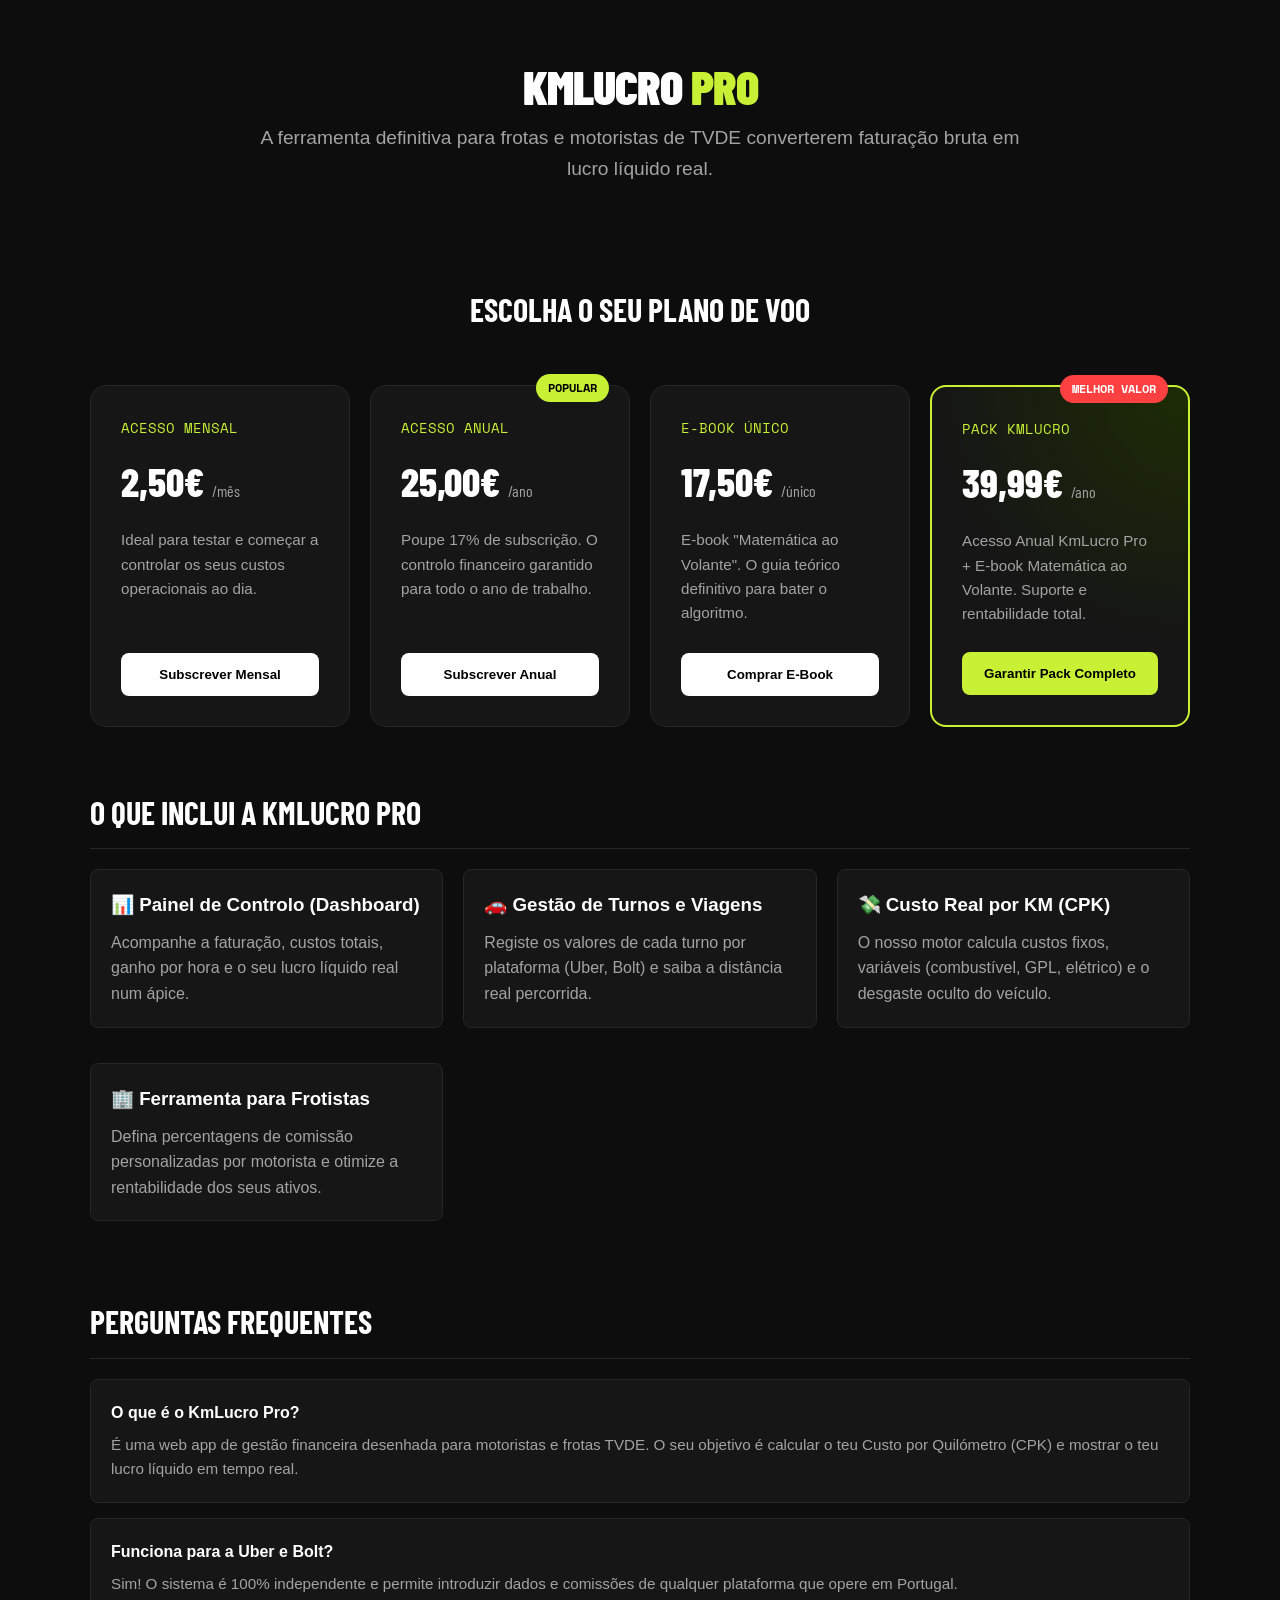
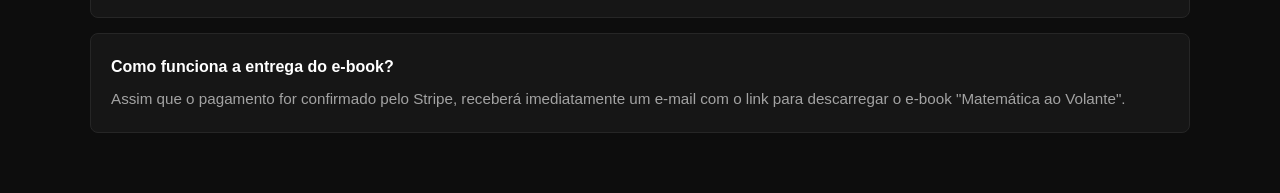
==== index.html @ 83f73fe1 "Add initial index.html for KmLucro Pro web app Initial HTML structure for KmLucro Pro web app includ" ====
<!DOCTYPE html>
<html lang="pt-PT">
<head>
    <meta charset="UTF-8">
    <meta name="viewport" content="width=device-width, initial-scale=1.0">
    <title>KmLucro Pro — O Comando Financeiro do Motorista TVDE</title>
    <link rel="stylesheet" href="https://fonts.googleapis.com/css2?family=Space+Mono:wght@400;700&family=Barlow+Condensed:wght@600;800;900&display=swap">
    <style>
        /* CSS RÁPIDO E ULTRA-MODERNO (Tema Escuro e Lime-Green da App) */
        :root {
            --bg: #0d0d0d;
            --bg-card: #161616;
            --border: #262626;
            --text: #ffffff;
            --muted: #a3a3a3;
            --lime: #c8f135;
            --lime-dim: #1e2b08;
        }
        * { box-sizing: border-box; margin: 0; padding: 0; }
        body {
            background-color: var(--bg);
            color: var(--text);
            font-family: -apple-system, BlinkMacSystemFont, "Segoe UI", Roboto, sans-serif;
            line-height: 1.6;
            padding: 20px;
        }
        header {
            text-align: center;
            padding: 40px 0;
            max-width: 800px;
            margin: 0 auto;
        }
        h1 {
            font-family: 'Barlow Condensed', sans-serif;
            font-size: 3rem;
            font-weight: 900;
            text-transform: uppercase;
            letter-spacing: -1px;
            line-height: 1.1;
        }
        h1 span { color: var(--lime); }
        .subtitle {
            color: var(--muted);
            font-size: 1.2rem;
            margin-top: 10px;
        }
        .container {
            max-width: 1100px;
            margin: 0 auto;
        }
        /* GRID DE PREÇOS / PLANOS */
        .pricing-grid {
            display: grid;
            grid-template-columns: repeat(auto-fit, minmax(250px, 1fr));
            gap: 20px;
            margin: 40px 0;
        }
        .price-card {
            background: var(--bg-card);
            border: 1px solid var(--border);
            border-radius: 16px;
            padding: 30px;
            display: flex;
            flex-direction: column;
            justify-content: space-between;
            position: relative;
            transition: transform 0.2s, border-color 0.2s;
        }
        .price-card:hover {
            border-color: var(--lime);
            transform: translateY(-4px);
        }
        .price-card.featured {
            border: 2px solid var(--lime);
            background: radial-gradient(circle at top right, #1d2c04, var(--bg-card) 60%);
        }
        .badge-pop {
            position: absolute;
            top: -12px;
            right: 20px;
            background: var(--lime);
            color: #000;
            font-family: 'Space Mono', monospace;
            font-size: 0.75rem;
            font-weight: bold;
            padding: 4px 12px;
            border-radius: 20px;
            text-transform: uppercase;
        }
        .plan-name {
            font-family: 'Space Mono', monospace;
            font-size: 0.9rem;
            text-transform: uppercase;
            color: var(--lime);
            margin-bottom: 10px;
        }
        .plan-price {
            font-family: 'Barlow Condensed', sans-serif;
            font-size: 2.5rem;
            font-weight: 800;
            margin-bottom: 15px;
        }
        .plan-price span {
            font-size: 1rem;
            color: var(--muted);
            font-weight: normal;
        }
        .plan-desc {
            color: var(--muted);
            font-size: 0.95rem;
            margin-bottom: 25px;
            min-height: 50px;
        }
        .btn-buy {
            display: block;
            width: 100%;
            padding: 14px;
            background: var(--text);
            color: #000;
            text-align: center;
            text-decoration: none;
            font-weight: bold;
            border-radius: 8px;
            transition: background 0.2s;
            cursor: pointer;
            border: none;
        }
        .btn-buy:hover {
            background: var(--lime);
        }
        .featured .btn-buy {
            background: var(--lime);
        }
        .featured .btn-buy:hover {
            background: #b5db2e;
        }
        /* SECÇÃO DE RECURSOS E FAQS */
        .section-title {
            font-family: 'Barlow Condensed', sans-serif;
            font-size: 2rem;
            text-transform: uppercase;
            margin: 60px 0 20px;
            border-bottom: 1px solid var(--border);
            padding-bottom: 10px;
        }
        .features-list, .faq-list {
            margin-bottom: 40px;
        }
        .faq-item {
            background: var(--bg-card);
            border: 1px solid var(--border);
            border-radius: 8px;
            padding: 20px;
            margin-bottom: 15px;
        }
        .faq-question {
            font-weight: bold;
            color: var(--text);
            margin-bottom: 8px;
            cursor: pointer;
            display: flex;
            justify-content: space-between;
        }
        .faq-answer {
            color: var(--muted);
            font-size: 0.95rem;
        }
    </style>
</head>
<body>

    <header>
        <h1>KmLucro <span>Pro</span></h1>
        <p class="subtitle">A ferramenta definitiva para frotas e motoristas de TVDE converterem faturação bruta em lucro líquido real.</p>
    </header>

    <div class="container">
        
        <section class="pricing-section">
            <h2 class="section-title" style="text-align: center; border: none;">Escolha o seu plano de voo</h2>
            <div class="pricing-grid">
                
                <div class="price-card">
                    <div>
                        <div class="plan-name">Acesso Mensal</div>
                        <div class="plan-price">2,50€ <span>/mês</span></div>
                        <p class="plan-desc">Ideal para testar e começar a controlar os seus custos operacionais ao dia.</p>
                    </div>
                    <button class="btn-buy" onclick="checkout('monthly')">Subscrever Mensal</button>
                </div>

                <div class="price-card">
                    <div class="badge-pop">Popular</div>
                    <div>
                        <div class="plan-name">Acesso Anual</div>
                        <div class="plan-price">25,00€ <span>/ano</span></div>
                        <p class="plan-desc">Poupe 17% de subscrição. O controlo financeiro garantido para todo o ano de trabalho.</p>
                    </div>
                    <button class="btn-buy" onclick="checkout('annual')">Subscrever Anual</button>
                </div>

                <div class="price-card">
                    <div>
                        <div class="plan-name">E-Book Único</div>
                        <div class="plan-price">17,50€ <span>/único</span></div>
                        <p class="plan-desc">E-book "Matemática ao Volante". O guia teórico definitivo para bater o algoritmo.</p>
                    </div>
                    <button class="btn-buy" onclick="checkout('ebook')">Comprar E-Book</button>
                </div>

                <div class="price-card featured">
                    <div class="badge-pop" style="background:#ff4040; color:#fff;">Melhor Valor</div>
                    <div>
                        <div class="plan-name">Pack KmLucro</div>
                        <div class="plan-price">39,99€ <span>/ano</span></div>
                        <p class="plan-desc">Acesso Anual KmLucro Pro + E-book Matemática ao Volante. Suporte e rentabilidade total.</p>
                    </div>
                    <button class="btn-buy" onclick="checkout('pack')">Garantir Pack Completo</button>
                </div>

            </div>
        </section>

        <section>
            <h2 class="section-title">O que inclui a KmLucro Pro</h2>
            <div style="display: grid; grid-template-columns: repeat(auto-fit, minmax(300px, 1fr)); gap: 20px;">
                <div class="faq-item">
                    <h3>📊 Painel de Controlo (Dashboard)</h3>
                    <p style="color: var(--muted); margin-top: 10px;">Acompanhe a faturação, custos totais, ganho por hora e o seu lucro líquido real num ápice.</p>
                </div>
                <div class="faq-item">
                    <h3>🚗 Gestão de Turnos e Viagens</h3>
                    <p style="color: var(--muted); margin-top: 10px;">Registe os valores de cada turno por plataforma (Uber, Bolt) e saiba a distância real percorrida.</p>
                </div>
                <div class="faq-item">
                    <h3>💸 Custo Real por KM (CPK)</h3>
                    <p style="color: var(--muted); margin-top: 10px;">O nosso motor calcula custos fixos, variáveis (combustível, GPL, elétrico) e o desgaste oculto do veículo.</p>
                </div>
                <div class="faq-item">
                    <h3>🏢 Ferramenta para Frotistas</h3>
                    <p style="color: var(--muted); margin-top: 10px;">Defina percentagens de comissão personalizadas por motorista e otimize a rentabilidade dos seus ativos.</p>
                </div>
            </div>
        </section>

        <section>
            <h2 class="section-title">Perguntas Frequentes</h2>
            <div class="faq-list">
                <div class="faq-item">
                    <div class="faq-question">O que é o KmLucro Pro?</div>
                    <div class="faq-answer">É uma web app de gestão financeira desenhada para motoristas e frotas TVDE. O seu objetivo é calcular o teu Custo por Quilómetro (CPK) e mostrar o teu lucro líquido em tempo real.</div>
                </div>
                <div class="faq-item">
                    <div class="faq-question">Funciona para a Uber e Bolt?</div>
                    <div class="faq-answer">Sim! O sistema é 100% independente e permite introduzir dados e comissões de qualquer plataforma que opere em Portugal.</div>
                </div>
                <div class="faq-item">
                    <div class="faq-question">Como funciona a entrega do e-book?</div>
                    <div class="faq-answer">Assim que o pagamento for confirmado pelo Stripe, receberá imediatamente um e-mail com o link para descarregar o e-book "Matemática ao Volante".</div>
                </div>
            </div>
        </section>

    </div>

    <script>
        // Links de Pagamento Diretos do Stripe (Stripe Payment Links)
        // Substitui estes links de teste pelos teus links reais gerados no Stripe Dashboard
        const STRIPE_LINKS = {
            monthly: 'https://buy.stripe.com/test_fZu5kFgpl75b2Rgc3Wfw400', 
            annual:  'https://buy.stripe.com/test_00w9AV1ur3SZ3Vk8RKfw401',
            ebook:   'https://buy.stripe.com/teu_link_stripe_ebook_aqui', 
            pack:    'https://buy.stripe.com/teu_link_stripe_pack_completo_aqui'
        };

        function checkout(planKey) {
            const url = STRIPE_LINKS[planKey];
            if (url && url.startsWith('http')) {
                // Redireciona o utilizador diretamente para a página de checkout seguro do Stripe
                window.location.href = url;
            } else {
                alert('Erro: Link de pagamento não configurado para ' + planKey);
            }
        }
    </script>
</body>
</html>
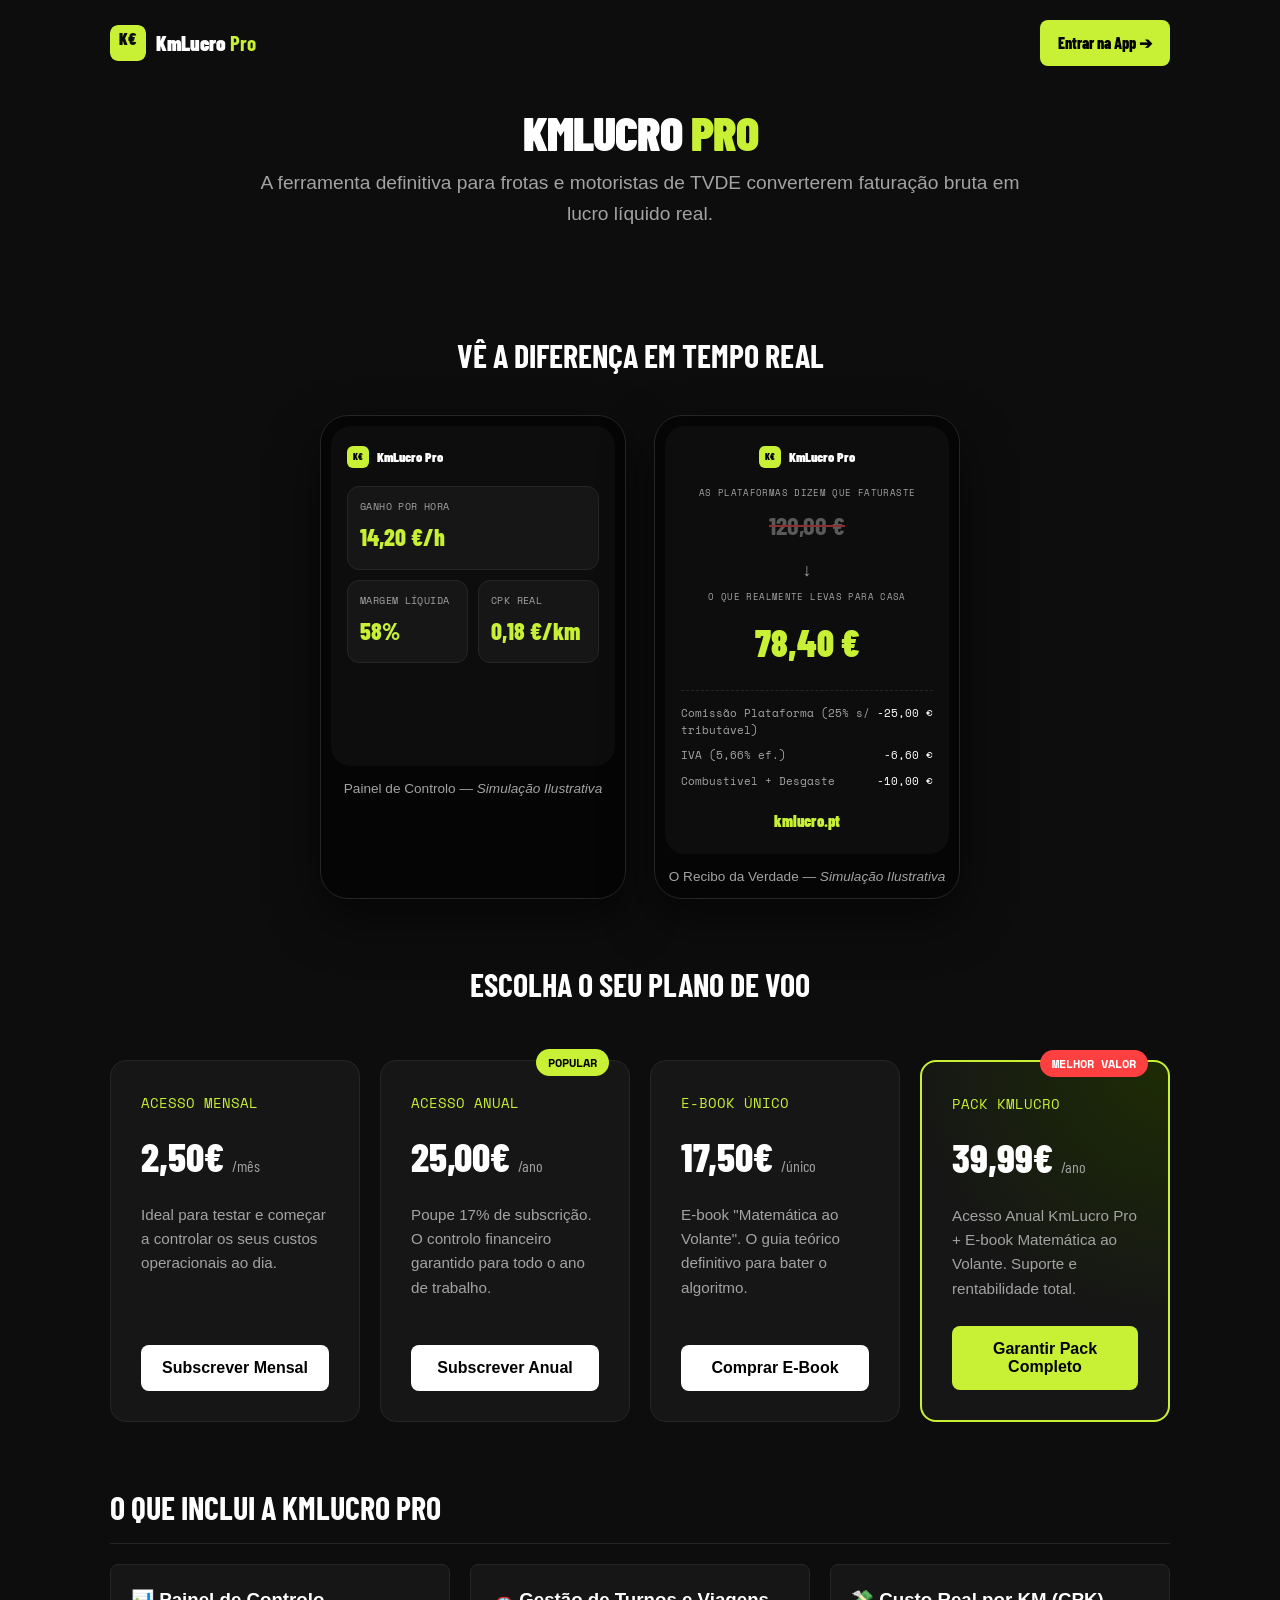
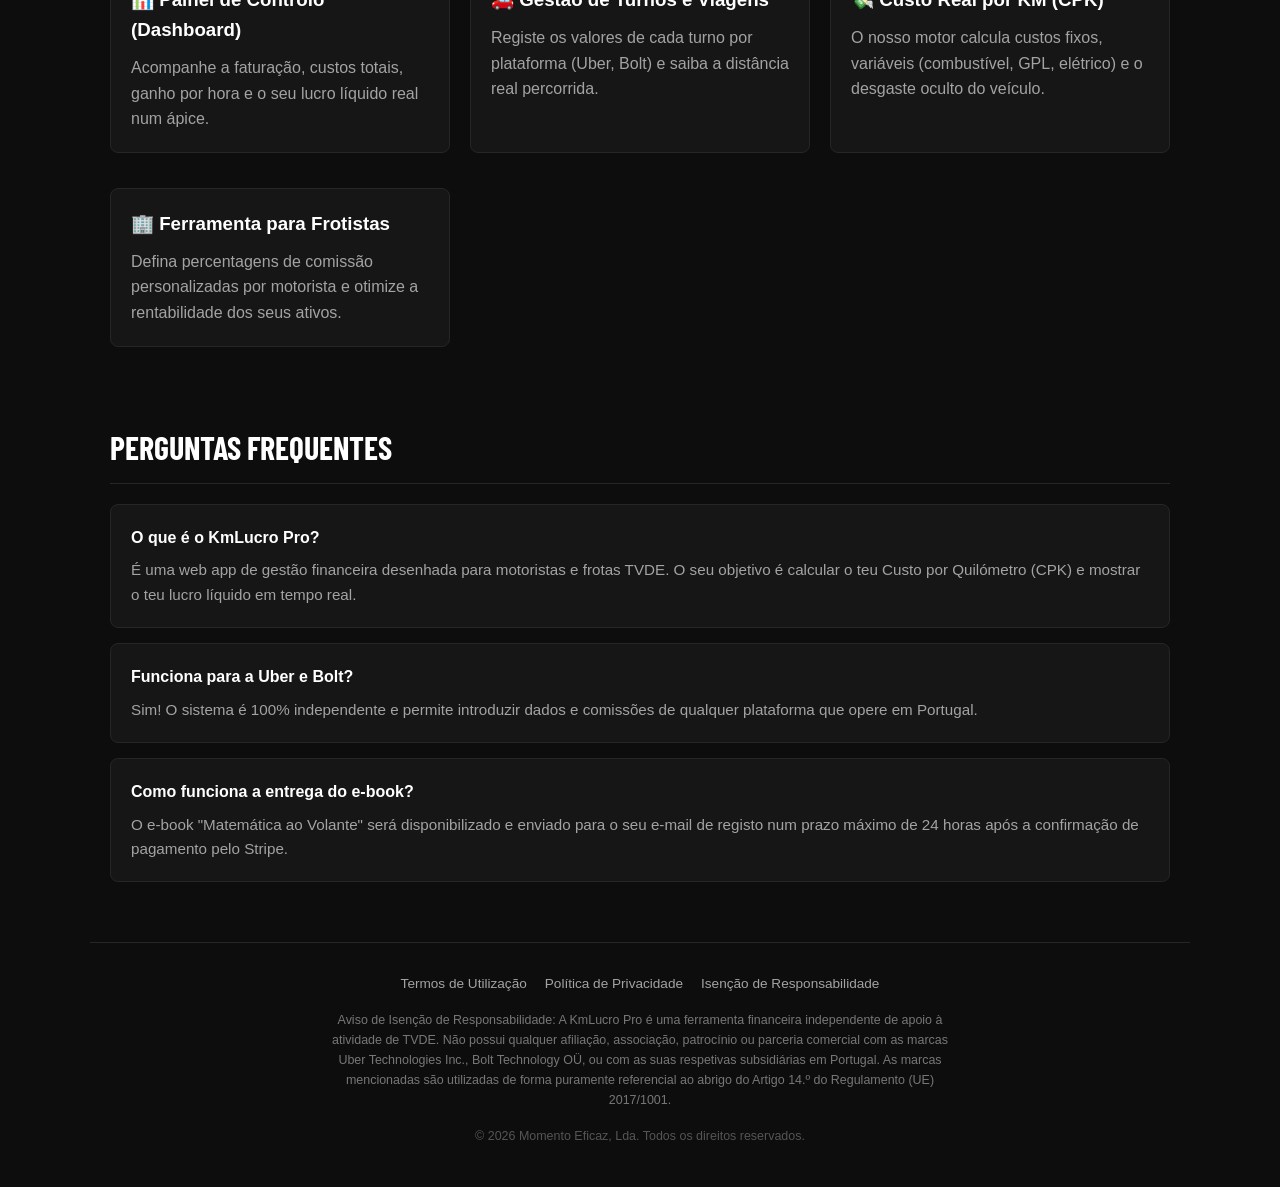
==== commit 564a14ce: "Add files via upload" ====
--- a/index.html
+++ b/index.html
@@ -4,182 +4,80 @@
     <meta charset="UTF-8">
     <meta name="viewport" content="width=device-width, initial-scale=1.0">
     <title>KmLucro Pro — O Comando Financeiro do Motorista TVDE</title>
+    <meta name="description" content="A ferramenta definitiva para frotas e motoristas de TVDE converterem faturação bruta em lucro líquido real. CPK real, gestão de turnos e o Recibo Visual.">
     <link rel="stylesheet" href="https://fonts.googleapis.com/css2?family=Space+Mono:wght@400;700&family=Barlow+Condensed:wght@600;800;900&display=swap">
-    <style>
-        /* CSS RÁPIDO E ULTRA-MODERNO (Tema Escuro e Lime-Green da App) */
-        :root {
-            --bg: #0d0d0d;
-            --bg-card: #161616;
-            --border: #262626;
-            --text: #ffffff;
-            --muted: #a3a3a3;
-            --lime: #c8f135;
-            --lime-dim: #1e2b08;
-        }
-        * { box-sizing: border-box; margin: 0; padding: 0; }
-        body {
-            background-color: var(--bg);
-            color: var(--text);
-            font-family: -apple-system, BlinkMacSystemFont, "Segoe UI", Roboto, sans-serif;
-            line-height: 1.6;
-            padding: 20px;
-        }
-        header {
-            text-align: center;
-            padding: 40px 0;
-            max-width: 800px;
-            margin: 0 auto;
-        }
-        h1 {
-            font-family: 'Barlow Condensed', sans-serif;
-            font-size: 3rem;
-            font-weight: 900;
-            text-transform: uppercase;
-            letter-spacing: -1px;
-            line-height: 1.1;
-        }
-        h1 span { color: var(--lime); }
-        .subtitle {
-            color: var(--muted);
-            font-size: 1.2rem;
-            margin-top: 10px;
-        }
-        .container {
-            max-width: 1100px;
-            margin: 0 auto;
-        }
-        /* GRID DE PREÇOS / PLANOS */
-        .pricing-grid {
-            display: grid;
-            grid-template-columns: repeat(auto-fit, minmax(250px, 1fr));
-            gap: 20px;
-            margin: 40px 0;
-        }
-        .price-card {
-            background: var(--bg-card);
-            border: 1px solid var(--border);
-            border-radius: 16px;
-            padding: 30px;
-            display: flex;
-            flex-direction: column;
-            justify-content: space-between;
-            position: relative;
-            transition: transform 0.2s, border-color 0.2s;
-        }
-        .price-card:hover {
-            border-color: var(--lime);
-            transform: translateY(-4px);
-        }
-        .price-card.featured {
-            border: 2px solid var(--lime);
-            background: radial-gradient(circle at top right, #1d2c04, var(--bg-card) 60%);
-        }
-        .badge-pop {
-            position: absolute;
-            top: -12px;
-            right: 20px;
-            background: var(--lime);
-            color: #000;
-            font-family: 'Space Mono', monospace;
-            font-size: 0.75rem;
-            font-weight: bold;
-            padding: 4px 12px;
-            border-radius: 20px;
-            text-transform: uppercase;
-        }
-        .plan-name {
-            font-family: 'Space Mono', monospace;
-            font-size: 0.9rem;
-            text-transform: uppercase;
-            color: var(--lime);
-            margin-bottom: 10px;
-        }
-        .plan-price {
-            font-family: 'Barlow Condensed', sans-serif;
-            font-size: 2.5rem;
-            font-weight: 800;
-            margin-bottom: 15px;
-        }
-        .plan-price span {
-            font-size: 1rem;
-            color: var(--muted);
-            font-weight: normal;
-        }
-        .plan-desc {
-            color: var(--muted);
-            font-size: 0.95rem;
-            margin-bottom: 25px;
-            min-height: 50px;
-        }
-        .btn-buy {
-            display: block;
-            width: 100%;
-            padding: 14px;
-            background: var(--text);
-            color: #000;
-            text-align: center;
-            text-decoration: none;
-            font-weight: bold;
-            border-radius: 8px;
-            transition: background 0.2s;
-            cursor: pointer;
-            border: none;
-        }
-        .btn-buy:hover {
-            background: var(--lime);
-        }
-        .featured .btn-buy {
-            background: var(--lime);
-        }
-        .featured .btn-buy:hover {
-            background: #b5db2e;
-        }
-        /* SECÇÃO DE RECURSOS E FAQS */
-        .section-title {
-            font-family: 'Barlow Condensed', sans-serif;
-            font-size: 2rem;
-            text-transform: uppercase;
-            margin: 60px 0 20px;
-            border-bottom: 1px solid var(--border);
-            padding-bottom: 10px;
-        }
-        .features-list, .faq-list {
-            margin-bottom: 40px;
-        }
-        .faq-item {
-            background: var(--bg-card);
-            border: 1px solid var(--border);
-            border-radius: 8px;
-            padding: 20px;
-            margin-bottom: 15px;
-        }
-        .faq-question {
-            font-weight: bold;
-            color: var(--text);
-            margin-bottom: 8px;
-            cursor: pointer;
-            display: flex;
-            justify-content: space-between;
-        }
-        .faq-answer {
-            color: var(--muted);
-            font-size: 0.95rem;
-        }
-    </style>
+    <link rel="stylesheet" href="style.css">
 </head>
 <body>
 
-    <header>
+    <header class="navbar">
+        <a href="/" class="navbar-brand">
+            <svg viewBox="0 0 512 512" width="36" height="36" aria-hidden="true">
+                <rect width="512" height="512" rx="112" fill="#c8f135"/>
+                <text x="256" y="290" text-anchor="middle" font-family="'Barlow Condensed',Arial,sans-serif" font-weight="900" font-size="240" fill="#0d0d0d" letter-spacing="-4">K€</text>
+            </svg>
+            <span>KmLucro <b>Pro</b></span>
+        </a>
+        <a href="https://app.kmlucro.pt" class="btn-login">Entrar na App ➔</a>
+    </header>
+
+    <header class="hero">
         <h1>KmLucro <span>Pro</span></h1>
         <p class="subtitle">A ferramenta definitiva para frotas e motoristas de TVDE converterem faturação bruta em lucro líquido real.</p>
     </header>
 
     <div class="container">
-        
+
+        <section class="product-showcase">
+            <h2 class="section-title" style="text-align:center;border:none;">Vê a diferença em tempo real</h2>
+            <div class="showcase-grid">
+
+                <div class="phone-mockup">
+                    <div class="phone-mockup-screen">
+                        <div class="mockup-brand"><span class="k-badge">K€</span> KmLucro Pro</div>
+                        <div class="mockup-kpi-grid">
+                            <div class="mockup-kpi wide">
+                                <div class="mockup-kpi-lbl">Ganho por Hora</div>
+                                <div class="mockup-kpi-val">14,20&nbsp;€/h</div>
+                            </div>
+                            <div class="mockup-kpi">
+                                <div class="mockup-kpi-lbl">Margem Líquida</div>
+                                <div class="mockup-kpi-val">58%</div>
+                            </div>
+                            <div class="mockup-kpi">
+                                <div class="mockup-kpi-lbl">CPK Real</div>
+                                <div class="mockup-kpi-val">0,18&nbsp;€/km</div>
+                            </div>
+                        </div>
+                    </div>
+                    <p class="phone-mockup-caption">Painel de Controlo — <em>Simulação Ilustrativa</em></p>
+                </div>
+
+                <div class="phone-mockup">
+                    <div class="phone-mockup-screen receipt-mockup">
+                        <div class="mockup-brand" style="justify-content:center;"><span class="k-badge">K€</span> KmLucro Pro</div>
+                        <div class="r-label">As plataformas dizem que faturaste</div>
+                        <div class="r-bruto">120,00&nbsp;€</div>
+                        <div class="r-arrow">↓</div>
+                        <div class="r-label">O que realmente levas para casa</div>
+                        <div class="r-real">78,40&nbsp;€</div>
+                        <div class="r-rows">
+                            <div class="r-row"><span>Comissão Plataforma (25% s/ tributável)</span><span>-25,00&nbsp;€</span></div>
+                            <div class="r-row"><span>IVA (5,66% ef.)</span><span>-6,60&nbsp;€</span></div>
+                            <div class="r-row"><span>Combustível + Desgaste</span><span>-10,00&nbsp;€</span></div>
+                        </div>
+                        <div class="r-watermark">kmlucro.pt</div>
+                    </div>
+                    <p class="phone-mockup-caption">O Recibo da Verdade — <em>Simulação Ilustrativa</em></p>
+                </div>
+
+            </div>
+        </section>
+
         <section class="pricing-section">
             <h2 class="section-title" style="text-align: center; border: none;">Escolha o seu plano de voo</h2>
             <div class="pricing-grid">
-                
+
                 <div class="price-card">
                     <div>
                         <div class="plan-name">Acesso Mensal</div>
@@ -256,21 +154,33 @@
                 </div>
                 <div class="faq-item">
                     <div class="faq-question">Como funciona a entrega do e-book?</div>
-                    <div class="faq-answer">Assim que o pagamento for confirmado pelo Stripe, receberá imediatamente um e-mail com o link para descarregar o e-book "Matemática ao Volante".</div>
+                    <div class="faq-answer">O e-book "Matemática ao Volante" será disponibilizado e enviado para o seu e-mail de registo num prazo máximo de 24 horas após a confirmação de pagamento pelo Stripe.</div>
                 </div>
             </div>
         </section>
 
     </div>
 
+    <footer class="site-footer">
+        <div class="footer-links">
+            <a href="/termos.html">Termos de Utilização</a>
+            <a href="/privacidade.html">Política de Privacidade</a>
+            <a href="/isencao.html">Isenção de Responsabilidade</a>
+        </div>
+        <p style="max-width:640px;margin:0 auto 16px;color:#777;font-size:.78rem;line-height:1.6;">
+            Aviso de Isenção de Responsabilidade: A KmLucro Pro é uma ferramenta financeira independente de apoio à atividade de TVDE. Não possui qualquer afiliação, associação, patrocínio ou parceria comercial com as marcas Uber Technologies Inc., Bolt Technology OÜ, ou com as suas respetivas subsidiárias em Portugal. As marcas mencionadas são utilizadas de forma puramente referencial ao abrigo do Artigo 14.º do Regulamento (UE) 2017/1001.
+        </p>
+        <p>© 2026 Momento Eficaz, Lda. Todos os direitos reservados.</p>
+    </footer>
+
     <script>
         // Links de Pagamento Diretos do Stripe (Stripe Payment Links)
-        // Substitui estes links de teste pelos teus links reais gerados no Stripe Dashboard
+        // Substitui cada INSERT_LIVE_LINK_HERE_* pelo link real gerado no Stripe Dashboard.
         const STRIPE_LINKS = {
-            monthly: 'https://buy.stripe.com/test_fZu5kFgpl75b2Rgc3Wfw400', 
-            annual:  'https://buy.stripe.com/test_00w9AV1ur3SZ3Vk8RKfw401',
-            ebook:   'https://buy.stripe.com/teu_link_stripe_ebook_aqui', 
-            pack:    'https://buy.stripe.com/teu_link_stripe_pack_completo_aqui'
+            monthly: 'INSERT_LIVE_LINK_HERE_MONTHLY',
+            annual:  'INSERT_LIVE_LINK_HERE_ANNUAL',
+            ebook:   'INSERT_LIVE_LINK_HERE_EBOOK',
+            pack:    'INSERT_LIVE_LINK_HERE_PACK'
         };
 
         function checkout(planKey) {
--- a/style.css
+++ b/style.css
@@ -0,0 +1,376 @@
+/* ============================================================
+   KmLucro Pro — style.css do site de marketing (site-marketing)
+   Partilhado entre index.html, termos.html, privacidade.html,
+   isencao.html — para nunca desalinhar visualmente entre páginas.
+   ============================================================ */
+:root {
+    --bg: #0d0d0d;
+    --bg-card: #161616;
+    --border: #262626;
+    --text: #ffffff;
+    --muted: #a3a3a3;
+    --lime: #c8f135;
+    --lime-dim: #1e2b08;
+    --red: #ff4040;
+}
+* { box-sizing: border-box; margin: 0; padding: 0; }
+body {
+    background-color: var(--bg);
+    color: var(--text);
+    font-family: -apple-system, BlinkMacSystemFont, "Segoe UI", Roboto, sans-serif;
+    line-height: 1.6;
+}
+a { color: inherit; }
+
+/* ── NAVBAR ─────────────────────────────────────────────────── */
+.navbar {
+    display: flex;
+    align-items: center;
+    justify-content: space-between;
+    max-width: 1100px;
+    margin: 0 auto;
+    padding: 20px;
+}
+.navbar-brand {
+    display: flex;
+    align-items: center;
+    gap: 10px;
+    text-decoration: none;
+    font-family: 'Barlow Condensed', sans-serif;
+    font-weight: 900;
+    font-size: 1.3rem;
+    color: var(--text);
+}
+.navbar-brand svg { flex-shrink: 0; border-radius: 8px; }
+.navbar-brand b { color: var(--lime); }
+.btn-login {
+    display: inline-flex;
+    align-items: center;
+    gap: 6px;
+    background: var(--lime);
+    color: #000;
+    font-weight: 800;
+    font-family: 'Barlow Condensed', sans-serif;
+    font-size: 1rem;
+    text-decoration: none;
+    padding: 10px 18px;
+    border-radius: 8px;
+    transition: background .2s, transform .15s;
+}
+.btn-login:hover { background: #b5db2e; transform: translateY(-1px); }
+
+/* ── HERO ───────────────────────────────────────────────────── */
+header.hero {
+    text-align: center;
+    padding: 20px 20px 40px;
+    max-width: 800px;
+    margin: 0 auto;
+}
+h1 {
+    font-family: 'Barlow Condensed', sans-serif;
+    font-size: 3rem;
+    font-weight: 900;
+    text-transform: uppercase;
+    letter-spacing: -1px;
+    line-height: 1.1;
+}
+h1 span { color: var(--lime); }
+.subtitle {
+    color: var(--muted);
+    font-size: 1.2rem;
+    margin-top: 10px;
+}
+.container {
+    max-width: 1100px;
+    margin: 0 auto;
+    padding: 0 20px;
+}
+
+/* ── PRODUCT SHOWCASE (mockups) ────────────────────────────── */
+.app-showcase {
+    margin: 20px 0 50px;
+}
+.showcase-grid {
+    display: grid;
+    grid-template-columns: repeat(auto-fit, minmax(240px, 1fr));
+    gap: 24px;
+    margin-top: 24px;
+}
+.showcase-item {
+    background: var(--bg-card);
+    border: 1px solid var(--border);
+    border-radius: 16px;
+    padding: 14px;
+    text-align: center;
+}
+.showcase-item img {
+    width: 100%;
+    height: auto;
+    border-radius: 12px;
+    box-shadow: 0 12px 32px rgba(0,0,0,.45);
+    display: block;
+    background: #000;
+    min-height: 240px;
+    object-fit: cover;
+}
+.showcase-item p {
+    margin-top: 12px;
+    color: var(--muted);
+    font-size: .9rem;
+}
+
+/* ── PRICING GRID ───────────────────────────────────────────── */
+.pricing-grid {
+    display: grid;
+    grid-template-columns: repeat(auto-fit, minmax(250px, 1fr));
+    gap: 20px;
+    margin: 40px 0;
+}
+.price-card {
+    background: var(--bg-card);
+    border: 1px solid var(--border);
+    border-radius: 16px;
+    padding: 30px;
+    display: flex;
+    flex-direction: column;
+    justify-content: space-between;
+    position: relative;
+    transition: transform 0.2s, border-color 0.2s;
+}
+.price-card:hover {
+    border-color: var(--lime);
+    transform: translateY(-4px);
+}
+.price-card.featured {
+    border: 2px solid var(--lime);
+    background: radial-gradient(circle at top right, #1d2c04, var(--bg-card) 60%);
+}
+.badge-pop {
+    position: absolute;
+    top: -12px;
+    right: 20px;
+    background: var(--lime);
+    color: #000;
+    font-family: 'Space Mono', monospace;
+    font-size: 0.75rem;
+    font-weight: bold;
+    padding: 4px 12px;
+    border-radius: 20px;
+    text-transform: uppercase;
+}
+.plan-name {
+    font-family: 'Space Mono', monospace;
+    font-size: 0.9rem;
+    text-transform: uppercase;
+    color: var(--lime);
+    margin-bottom: 10px;
+}
+.plan-price {
+    font-family: 'Barlow Condensed', sans-serif;
+    font-size: 2.5rem;
+    font-weight: 800;
+    margin-bottom: 15px;
+}
+.plan-price span {
+    font-size: 1rem;
+    color: var(--muted);
+    font-weight: normal;
+}
+.plan-desc {
+    color: var(--muted);
+    font-size: 0.95rem;
+    margin-bottom: 25px;
+    min-height: 50px;
+}
+.btn-buy {
+    display: block;
+    width: 100%;
+    padding: 14px;
+    background: var(--text);
+    color: #000;
+    text-align: center;
+    text-decoration: none;
+    font-weight: bold;
+    border-radius: 8px;
+    transition: background 0.2s;
+    cursor: pointer;
+    border: none;
+    font-size: 1rem;
+    font-family: inherit;
+}
+.btn-buy:hover { background: var(--lime); }
+.featured .btn-buy { background: var(--lime); }
+.featured .btn-buy:hover { background: #b5db2e; }
+
+/* ── SECÇÕES / FAQ ──────────────────────────────────────────── */
+.section-title {
+    font-family: 'Barlow Condensed', sans-serif;
+    font-size: 2rem;
+    text-transform: uppercase;
+    margin: 60px 0 20px;
+    border-bottom: 1px solid var(--border);
+    padding-bottom: 10px;
+}
+.features-list, .faq-list { margin-bottom: 40px; }
+.faq-item {
+    background: var(--bg-card);
+    border: 1px solid var(--border);
+    border-radius: 8px;
+    padding: 20px;
+    margin-bottom: 15px;
+}
+.faq-question {
+    font-weight: bold;
+    color: var(--text);
+    margin-bottom: 8px;
+    cursor: pointer;
+    display: flex;
+    justify-content: space-between;
+}
+.faq-answer { color: var(--muted); font-size: 0.95rem; }
+
+/* ── RODAPÉ DE COMPLIANCE ───────────────────────────────────── */
+.site-footer {
+    max-width: 1100px;
+    margin: 60px auto 0;
+    padding: 30px 20px 40px;
+    border-top: 1px solid var(--border);
+    text-align: center;
+}
+.footer-links {
+    display: flex;
+    flex-wrap: wrap;
+    justify-content: center;
+    gap: 8px 18px;
+    margin-bottom: 16px;
+}
+.footer-links a {
+    color: var(--muted);
+    text-decoration: none;
+    font-size: .85rem;
+}
+.footer-links a:hover { color: var(--lime); text-decoration: underline; }
+.site-footer p { color: #555; font-size: .78rem; }
+
+/* ── PÁGINAS LEGAIS (termos/privacidade/isencao) ───────────── */
+.legal-page {
+    max-width: 780px;
+    margin: 20px auto 60px;
+    padding: 0 20px;
+}
+.legal-page h1 {
+    font-size: 2.2rem;
+    text-align: left;
+    margin-bottom: 14px;
+}
+.legal-updated {
+    color: var(--muted);
+    font-size: .85rem;
+    background: var(--bg-card);
+    border: 1px solid var(--border);
+    border-radius: 10px;
+    padding: 14px 16px;
+    margin-bottom: 30px;
+}
+.legal-section { margin-bottom: 30px; }
+.legal-section h2 {
+    font-family: 'Barlow Condensed', sans-serif;
+    font-size: 1.4rem;
+    color: var(--lime);
+    margin-bottom: 12px;
+    text-transform: none;
+    letter-spacing: 0;
+}
+.legal-section p { margin-bottom: 10px; color: #d4d4d4; }
+.legal-section ul { padding-left: 20px; margin-bottom: 10px; }
+.legal-section li { margin-bottom: 10px; color: #d4d4d4; }
+.legal-section strong { color: var(--text); }
+.legal-pending-en {
+    color: var(--red);
+    font-style: italic;
+}
+
+/* ── PRODUCT SHOWCASE — mockups de telefone de alta fidelidade ─ */
+.product-showcase { margin: 20px 0 50px; }
+.showcase-grid {
+    display: grid;
+    grid-template-columns: repeat(auto-fit, minmax(260px, 1fr));
+    gap: 28px;
+    margin-top: 24px;
+    max-width: 640px;
+    margin-left: auto;
+    margin-right: auto;
+}
+.phone-mockup {
+    background: #050505;
+    border: 1px solid var(--border);
+    border-radius: 28px;
+    padding: 10px;
+    box-shadow: 0 20px 50px rgba(0,0,0,.55);
+}
+.phone-mockup-screen {
+    background: var(--bg);
+    border-radius: 20px;
+    padding: 20px 16px;
+    min-height: 340px;
+    display: flex;
+    flex-direction: column;
+}
+.phone-mockup-caption {
+    text-align: center;
+    color: var(--muted);
+    font-size: .85rem;
+    margin-top: 12px;
+}
+
+/* Mockup 1 — Dashboard */
+.mockup-brand {
+    display: flex; align-items: center; gap: 8px;
+    font-family: 'Barlow Condensed', sans-serif; font-weight: 900; font-size: .85rem;
+    margin-bottom: 18px;
+}
+.mockup-brand .k-badge {
+    width: 22px; height: 22px; background: var(--lime); border-radius: 6px;
+    display: flex; align-items: center; justify-content: center;
+    color: #000; font-size: .6rem; font-weight: 900;
+}
+.mockup-kpi-grid { display: grid; grid-template-columns: 1fr 1fr; gap: 10px; }
+.mockup-kpi {
+    background: var(--bg-card); border: 1px solid var(--border);
+    border-radius: 12px; padding: 12px; grid-column: span 1;
+}
+.mockup-kpi.wide { grid-column: span 2; }
+.mockup-kpi-lbl {
+    font-family: 'Space Mono', monospace; font-size: .6rem; text-transform: uppercase;
+    color: var(--muted); letter-spacing: .04em;
+}
+.mockup-kpi-val {
+    font-family: 'Barlow Condensed', sans-serif; font-weight: 800; font-size: 1.5rem;
+    color: var(--lime); margin-top: 4px;
+}
+
+/* Mockup 2 — Recibo Visual */
+.receipt-mockup { text-align: center; }
+.receipt-mockup .r-label { font-family: 'Space Mono', monospace; font-size: .58rem; color: var(--muted); text-transform: uppercase; letter-spacing: .04em; }
+.receipt-mockup .r-bruto {
+    font-family: 'Barlow Condensed', sans-serif; font-weight: 700; font-size: 1.6rem;
+    color: #5a5a5a; text-decoration: line-through; text-decoration-color: #8a3030; margin: 4px 0 10px;
+}
+.receipt-mockup .r-arrow { color: var(--muted); font-size: 1.1rem; margin-bottom: 6px; }
+.receipt-mockup .r-real {
+    font-family: 'Barlow Condensed', sans-serif; font-weight: 900; font-size: 2.3rem;
+    color: var(--lime); margin: 8px 0 14px;
+}
+.receipt-mockup .r-rows { text-align: left; border-top: 1px dashed var(--border); padding-top: 10px; margin-top: 4px; }
+.receipt-mockup .r-row {
+    display: flex; justify-content: space-between; font-family: 'Space Mono', monospace;
+    font-size: .68rem; color: var(--muted); padding: 4px 0;
+}
+.receipt-mockup .r-row span:last-child { color: var(--text); }
+.receipt-mockup .r-watermark { margin-top: 14px; font-family: 'Barlow Condensed', sans-serif; font-weight: 900; color: var(--lime); font-size: 1rem; }
+
+@media (max-width: 600px) {
+    h1 { font-size: 2.2rem; }
+    .navbar { padding: 16px; }
+    .btn-login { font-size: .85rem; padding: 8px 14px; }
+}
